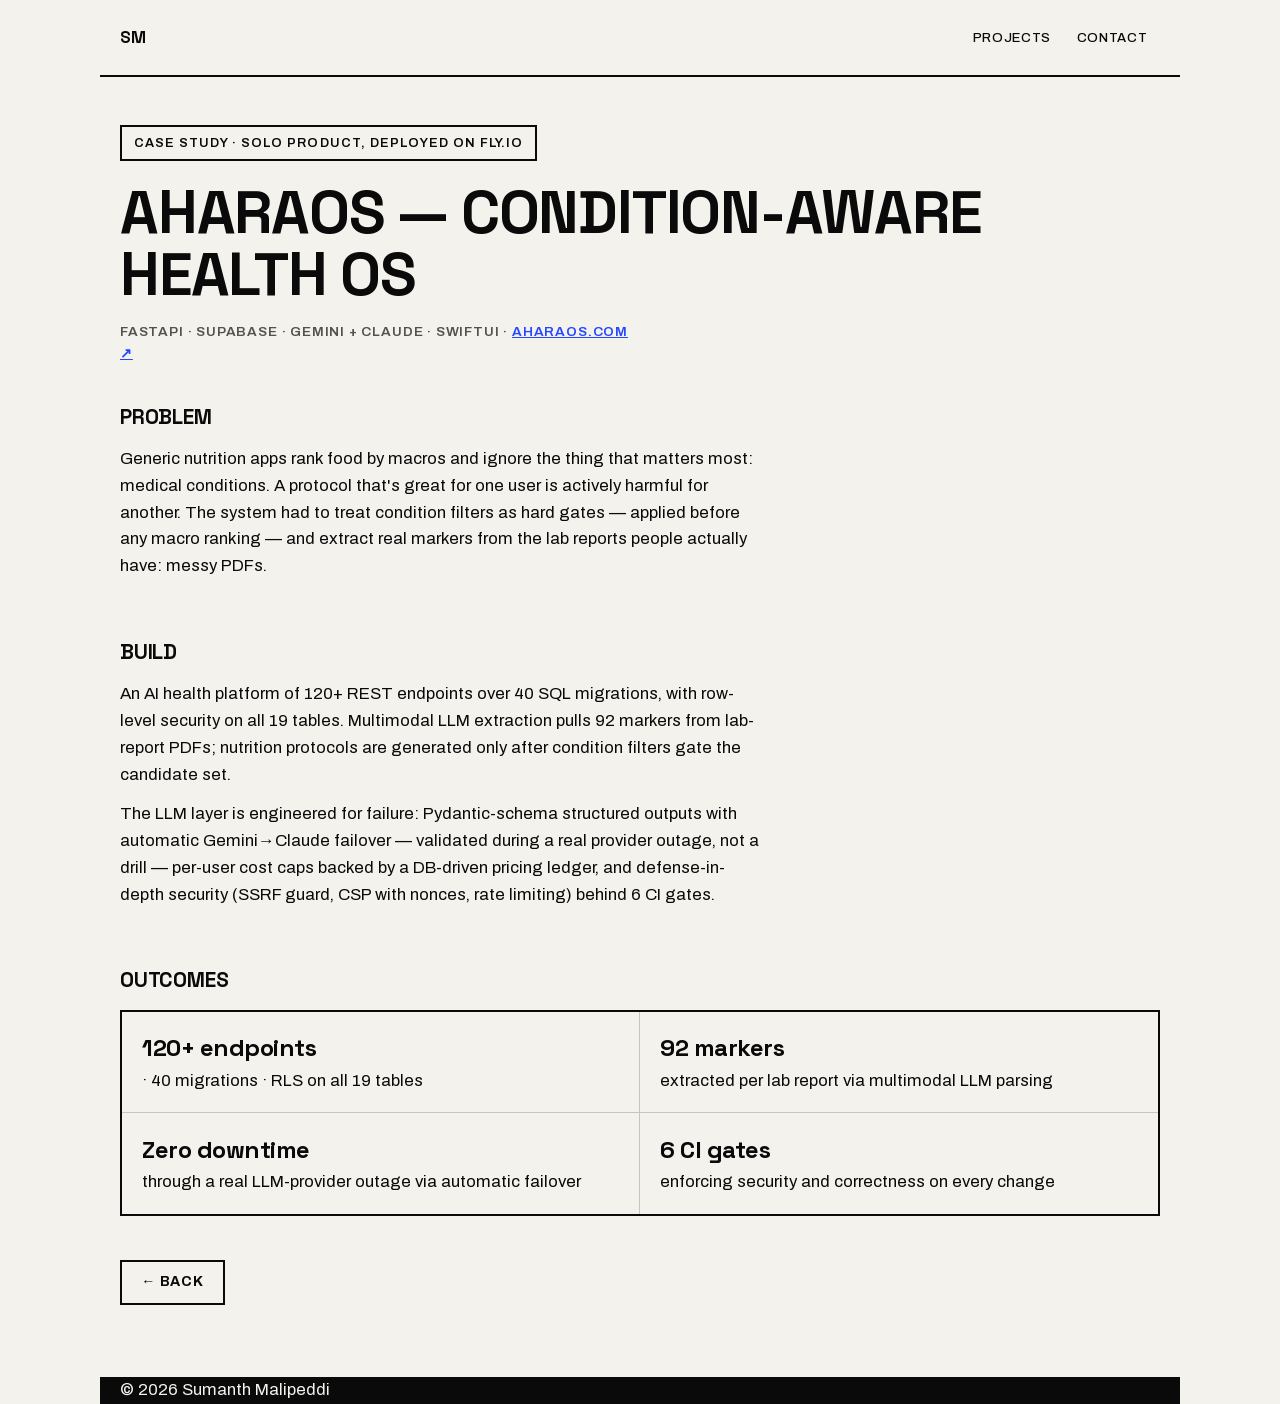
==== projects/aharaos.html @ 7fc8a7dd "feat: personal portfolio — zero-JS static site with case studies Bold editorial design (Space Grotes" ====
<!DOCTYPE html>
<html lang="en">
<head>
  <meta charset="UTF-8">
  <meta name="viewport" content="width=device-width, initial-scale=1.0">
  <title>AharaOS — Sumanth Malipeddi</title>
  <meta name="description" content="Case study: condition-aware health OS — 120+ REST endpoints, multimodal lab-report extraction, multi-provider LLM failover validated in a real outage.">
  <link rel="stylesheet" href="../style.css">
</head>
<body>
  <header class="container">
    <nav aria-label="Main">
      <a class="brand" href="../index.html" style="text-decoration:none;color:inherit">SM</a>
      <div class="nav-links">
        <a href="../index.html#projects">Projects</a>
        <a href="../index.html#contact">Contact</a>
      </div>
    </nav>
  </header>

  <main class="container case-body">
    <div class="case">
      <p class="kicker">Case study · Solo product, deployed on Fly.io</p>
      <h1>AharaOS — condition-aware health OS</h1>
      <p class="stack">FastAPI · Supabase · Gemini + Claude · SwiftUI · <a href="https://aharaos.com/" rel="noopener noreferrer">aharaos.com ↗</a></p>
    </div>

    <section>
      <h2>Problem</h2>
      <p>
        Generic nutrition apps rank food by macros and ignore the thing that matters
        most: medical conditions. A protocol that's great for one user is actively
        harmful for another. The system had to treat condition filters as hard gates —
        applied before any macro ranking — and extract real markers from the lab
        reports people actually have: messy PDFs.
      </p>
    </section>

    <section>
      <h2>Build</h2>
      <p>
        An AI health platform of 120+ REST endpoints over 40 SQL migrations, with
        row-level security on all 19 tables. Multimodal LLM extraction pulls 92 markers
        from lab-report PDFs; nutrition protocols are generated only after
        condition filters gate the candidate set.
      </p>
      <p>
        The LLM layer is engineered for failure: Pydantic-schema structured outputs
        with automatic Gemini→Claude failover — validated during a real provider
        outage, not a drill — per-user cost caps backed by a DB-driven pricing ledger,
        and defense-in-depth security (SSRF guard, CSP with nonces, rate limiting)
        behind 6 CI gates.
      </p>
    </section>

    <section>
      <h2>Outcomes</h2>
      <ul class="outcomes">
        <li><span class="num">120+ endpoints</span> · 40 migrations · RLS on all 19 tables</li>
        <li><span class="num">92 markers</span> extracted per lab report via multimodal LLM parsing</li>
        <li><span class="num">Zero downtime</span> through a real LLM-provider outage via automatic failover</li>
        <li><span class="num">6 CI gates</span> enforcing security and correctness on every change</li>
      </ul>
    </section>

    <a class="back" href="../index.html">← Back</a>
  </main>

  <footer class="container">
    <p>© 2026 Sumanth Malipeddi</p>
  </footer>
</body>
</html>
---- style.css ----
@font-face {
  font-family: "Archivo";
  src: url("fonts/archivo.woff2") format("woff2");
  font-weight: 100 900;
  font-display: swap;
}

@font-face {
  font-family: "Space Grotesk";
  src: url("fonts/space-grotesk.woff2") format("woff2");
  font-weight: 300 700;
  font-display: swap;
}

:root {
  --bg: #f4f2ec;
  --fg: #0a0a0a;
  --muted: #55524b;
  --accent: #2547ff;
  --on-accent: #ffffff;
  --line: #0a0a0a;
  --line-soft: #c9c5ba;
  --max-width: 1080px;
  --ease-out: cubic-bezier(0.23, 1, 0.32, 1);
}

@media (prefers-color-scheme: dark) {
  :root {
    --bg: #0d0d0c;
    --fg: #f2f0e9;
    --muted: #a8a498;
    --accent: #6b85ff;
    --on-accent: #0d0d0c;
    --line: #f2f0e9;
    --line-soft: #33322e;
  }
}

* { margin: 0; padding: 0; box-sizing: border-box; }

html { scroll-behavior: smooth; }

::selection { background: var(--accent); color: var(--on-accent); }

body {
  background: var(--bg);
  color: var(--fg);
  font-family: "Archivo", -apple-system, BlinkMacSystemFont, "Segoe UI", sans-serif;
  font-size: 1.05rem;
  line-height: 1.6;
}

h1, h2, h3, .brand, .num, .row-no, .row-title, .contact-big {
  font-family: "Space Grotesk", "Archivo", sans-serif;
}

.skip-link {
  position: absolute;
  left: -9999px;
  top: 0;
  background: var(--accent);
  color: var(--on-accent);
  padding: 0.5rem 1rem;
  z-index: 10;
}

.skip-link:focus { left: 0; }

.container {
  max-width: var(--max-width);
  margin: 0 auto;
  padding-left: 1.25rem;
  padding-right: 1.25rem;
}

/* ── Header ─────────────────────────────────────────── */
header { border-bottom: 2px solid var(--line); }

nav {
  display: flex;
  justify-content: space-between;
  align-items: center;
  flex-wrap: wrap;
  gap: 0.5rem;
  padding-top: 1.1rem;
  padding-bottom: 1.1rem;
}

.brand {
  font-weight: 700;
  font-size: 1.05rem;
  text-transform: uppercase;
  letter-spacing: 0.02em;
}

.nav-links { display: flex; flex-wrap: wrap; }

.nav-links a {
  color: var(--fg);
  text-decoration: none;
  font-weight: 500;
  padding: 0.6rem 0.8rem;
  text-transform: uppercase;
  font-size: 0.82rem;
  letter-spacing: 0.05em;
  transition: color 150ms var(--ease-out);
}

a:focus-visible {
  outline: 3px solid var(--accent);
  outline-offset: 2px;
}

/* ── Hero ───────────────────────────────────────────── */
.hero { padding-top: 4.5rem; padding-bottom: 3rem; }

.hero-below { padding-top: 2.5rem; padding-bottom: 3.5rem; }

.kicker {
  color: var(--fg);
  font-weight: 600;
  letter-spacing: 0.08em;
  text-transform: uppercase;
  font-size: 0.8rem;
  margin-bottom: 1.5rem;
  border: 2px solid var(--line);
  display: inline-block;
  padding: 0.35rem 0.75rem;
}

.hero h1 {
  font-size: clamp(2.6rem, 8.5vw, 6.2rem);
  font-weight: 700;
  line-height: 0.96;
  letter-spacing: -0.03em;
  text-transform: uppercase;
  margin-bottom: 0;
}

.hero h1 em {
  font-style: normal;
  color: var(--accent);
}

@supports (-webkit-text-stroke: 2px black) {
  .hero h1 em {
    color: transparent;
    -webkit-text-stroke: 2.5px var(--accent);
  }
}

/* ── Marquee strip ──────────────────────────────────── */
.marquee {
  border-top: 2px solid var(--line);
  border-bottom: 2px solid var(--line);
  overflow: hidden;
  white-space: nowrap;
  padding: 0.7rem 0;
}

.marquee-track {
  display: inline-block;
  animation: marquee 36s linear infinite;
}

.marquee span {
  font-family: "Space Grotesk", sans-serif;
  font-weight: 600;
  text-transform: uppercase;
  letter-spacing: 0.08em;
  font-size: 0.95rem;
}

@keyframes marquee {
  to { transform: translateX(-50%); }
}

.hero-row {
  display: grid;
  grid-template-columns: 1fr;
  gap: 2rem;
  align-items: start;
}

@media (min-width: 760px) {
  .hero-row { grid-template-columns: 3fr 2fr; gap: 3.5rem; }
}

.hero-left { display: flex; flex-direction: column; gap: 1.5rem; }

.portrait { margin: 0; }

.portrait img {
  display: block;
  width: 100%;
  max-width: 320px;
  height: auto;
  border: 2px solid var(--line);
  box-shadow: 10px 10px 0 var(--accent);
}

@media (min-width: 760px) {
  .portrait { justify-self: end; padding-right: 10px; }
}

.bio { max-width: 58ch; font-size: 1.1rem; }

.bio strong { font-weight: 700; }

.now {
  border-left: 3px solid var(--accent);
  padding-left: 1rem;
  color: var(--muted);
  font-size: 0.95rem;
  align-self: start;
}

.now span {
  display: block;
  text-transform: uppercase;
  letter-spacing: 0.08em;
  font-size: 0.75rem;
  font-weight: 700;
  color: var(--fg);
  margin-bottom: 0.35rem;
}

/* ── Stats band ─────────────────────────────────────── */
.stats-band {
  border-top: 2px solid var(--line);
  border-bottom: 2px solid var(--line);
}

.stats {
  display: grid;
  grid-template-columns: 1fr 1fr;
  padding-left: 0;
  padding-right: 0;
}

@media (min-width: 760px) {
  .stats { grid-template-columns: repeat(4, 1fr); }
}

.stat {
  padding: 1.5rem 1.25rem;
  border-right: 1px solid var(--line-soft);
}

.stat:last-child { border-right: none; }

@media (max-width: 759px) {
  .stat:nth-child(2n) { border-right: none; }
  .stat:nth-child(-n+2) { border-bottom: 1px solid var(--line-soft); }
}

.stat .num {
  display: block;
  font-weight: 700;
  font-size: clamp(2.4rem, 5vw, 3.6rem);
  letter-spacing: -0.02em;
  line-height: 1.05;
  color: var(--accent);
}

.stat .num small { font-size: 1.1rem; font-weight: 500; color: var(--muted); }

.stat .label {
  display: block;
  color: var(--muted);
  font-size: 0.85rem;
  margin-top: 0.25rem;
  text-transform: uppercase;
  letter-spacing: 0.04em;
}

/* ── Sections ───────────────────────────────────────── */
section { padding-top: 3.5rem; padding-bottom: 3rem; }

.sec { position: relative; }

.sec > *:not(.ghost) { position: relative; z-index: 1; }

.ghost {
  position: absolute;
  top: 0.5rem;
  right: 1.25rem;
  font-family: "Space Grotesk", sans-serif;
  font-weight: 700;
  font-size: clamp(6rem, 16vw, 11rem);
  line-height: 1;
  color: transparent;
  -webkit-text-stroke: 1.5px var(--line-soft);
  pointer-events: none;
  user-select: none;
  z-index: 0;
}

.sec-head {
  display: flex;
  align-items: baseline;
  justify-content: space-between;
  gap: 1rem;
  flex-wrap: wrap;
  margin-bottom: 1.75rem;
}

h2 {
  font-size: clamp(1.6rem, 3.5vw, 2.2rem);
  font-weight: 700;
  text-transform: uppercase;
  letter-spacing: -0.01em;
}

.sec-note {
  color: var(--muted);
  font-size: 0.9rem;
  text-transform: uppercase;
  letter-spacing: 0.05em;
}

/* ── Editorial index rows ───────────────────────────── */
.index-list { border-top: 2px solid var(--line); }

.row {
  display: grid;
  grid-template-columns: auto 1fr auto;
  align-items: center;
  gap: 1rem 1.5rem;
  padding: 1.4rem 0.5rem;
  border-bottom: 2px solid var(--line);
  text-decoration: none;
  color: var(--fg);
  transition: background 150ms var(--ease-out), color 150ms var(--ease-out), padding 150ms var(--ease-out);
}

@media (min-width: 760px) {
  .row { grid-template-columns: 3.5rem 1fr 14rem 2.5rem; }
}

.row-no {
  font-weight: 700;
  font-size: 0.9rem;
  color: var(--muted);
  letter-spacing: 0.05em;
}

.row-main { display: block; }

.row-title {
  display: block;
  font-weight: 700;
  font-size: clamp(1.3rem, 3vw, 1.8rem);
  letter-spacing: -0.015em;
  line-height: 1.15;
  text-transform: uppercase;
}

.row-desc {
  display: block;
  color: var(--muted);
  font-size: 0.95rem;
  margin-top: 0.35rem;
  max-width: 60ch;
}

.row-meta {
  color: var(--muted);
  font-size: 0.8rem;
  font-weight: 600;
  text-transform: uppercase;
  letter-spacing: 0.06em;
  display: none;
}

@media (min-width: 760px) {
  .row-meta { display: block; }
}

.arrow {
  color: var(--accent);
  font-weight: 700;
  font-size: 1.5rem;
  transition: transform 160ms var(--ease-out);
}

@media (hover: hover) and (pointer: fine) {
  .nav-links a:hover { color: var(--accent); }
  .row:hover {
    background: var(--fg);
    color: var(--bg);
    padding-left: 1rem;
  }
  .row:hover .row-desc,
  .row:hover .row-no,
  .row:hover .row-meta { color: var(--bg); opacity: 0.75; }
  .row:hover .arrow { transform: translateX(6px); color: var(--accent); }
  .btn:hover { background: var(--fg); color: var(--bg); border-color: var(--fg); }
  .btn-primary:hover { background: var(--fg); color: var(--bg); }
}

.row:active { background: var(--fg); color: var(--bg); }

/* ── Experience ─────────────────────────────────────── */
.job {
  display: grid;
  grid-template-columns: 1fr;
  gap: 0.25rem 3rem;
  padding: 1.4rem 0;
  border-bottom: 1px solid var(--line-soft);
}

@media (min-width: 760px) {
  .job { grid-template-columns: 10rem 1fr; }
}

.period {
  color: var(--muted);
  font-size: 0.85rem;
  font-weight: 600;
  text-transform: uppercase;
  letter-spacing: 0.05em;
  font-variant-numeric: tabular-nums;
}

.job h3 {
  font-size: 1.15rem;
  font-weight: 700;
  margin-bottom: 0.35rem;
}

.job-line { color: var(--muted); max-width: 62ch; font-size: 0.98rem; }

/* ── Contact band ───────────────────────────────────── */
.contact-band {
  border-top: 2px solid var(--line);
  background: var(--fg);
  color: var(--bg);
  padding-top: 4rem;
  padding-bottom: 4rem;
}

.contact-big {
  font-size: clamp(2.8rem, 9vw, 5.5rem);
  letter-spacing: -0.03em;
  line-height: 1;
  margin-bottom: 1rem;
}

.contact-note { opacity: 0.75; margin-bottom: 1.75rem; }

.contact-links { display: flex; gap: 0.75rem; flex-wrap: wrap; }

.btn {
  display: inline-flex;
  align-items: center;
  gap: 0.5rem;
  min-height: 48px;
  padding: 0.7rem 1.6rem;
  border: 2px solid var(--bg);
  background: transparent;
  color: var(--bg);
  text-decoration: none;
  font-weight: 700;
  text-transform: uppercase;
  font-size: 0.88rem;
  letter-spacing: 0.05em;
  cursor: pointer;
  transition: transform 160ms var(--ease-out), background 150ms ease, color 150ms ease;
}

.contact-band .btn { border-color: var(--bg); color: var(--bg); }

.contact-band .btn-primary { background: var(--accent); border-color: var(--accent); color: #fff; }

@media (hover: hover) and (pointer: fine) {
  .contact-band .btn:hover { background: var(--bg); color: var(--fg); }
  .contact-band .btn-primary:hover { background: var(--bg); color: var(--fg); border-color: var(--bg); }
}

.btn:active { transform: scale(0.97); }

/* Anti-scraper email: decoy fragments exist in the HTML source but are
   never rendered, selected, or read by screen readers. */
.email-line {
  margin-top: 1.75rem;
  display: flex;
  align-items: center;
  gap: 0.7rem;
  flex-wrap: wrap;
}

.email-label { opacity: 0.75; }

.email {
  font-family: "Space Grotesk", monospace;
  font-weight: 600;
  border: 1px dashed var(--bg);
  padding: 0.45rem 0.8rem;
  user-select: all;
  -webkit-user-select: all;
}

.email-hint { opacity: 0.6; font-size: 0.82rem; }

.decoy { display: none; }

a { color: var(--accent); }

/* ── Footer ─────────────────────────────────────────── */
footer {
  background: var(--fg);
  color: var(--bg);
}

.foot-name {
  font-family: "Space Grotesk", sans-serif;
  font-weight: 700;
  text-transform: uppercase;
  letter-spacing: 0.02em;
  font-size: clamp(1.3rem, 2.8vw, 1.8rem);
  line-height: 1;
  padding-top: 2.5rem;
  padding-bottom: 0.75rem;
  white-space: nowrap;
  overflow: hidden;
}

.foot {
  display: flex;
  justify-content: space-between;
  align-items: center;
  flex-wrap: wrap;
  gap: 0.75rem;
  padding-top: 1.25rem;
  padding-bottom: 1.5rem;
  border-top: 1px solid color-mix(in srgb, var(--bg) 25%, transparent);
  font-size: 0.85rem;
}

.foot p { opacity: 0.7; }

.foot-links { display: flex; gap: 1.25rem; }

.foot-links a {
  color: var(--bg);
  text-decoration: none;
  font-weight: 700;
  text-transform: uppercase;
  font-size: 0.8rem;
  letter-spacing: 0.05em;
}

@media (hover: hover) and (pointer: fine) {
  .foot-links a:hover { color: var(--accent); }
}

/* ── Case-study pages ───────────────────────────────── */
.case { padding-top: 3rem; padding-bottom: 0.5rem; }

.case .kicker { margin-bottom: 1.25rem; }

.case h1 {
  font-size: clamp(2.2rem, 6vw, 3.8rem);
  font-weight: 700;
  text-transform: uppercase;
  letter-spacing: -0.02em;
  line-height: 1.02;
  margin-bottom: 1rem;
}

.case .stack {
  color: var(--muted);
  font-size: 0.85rem;
  font-weight: 600;
  text-transform: uppercase;
  letter-spacing: 0.06em;
}

.case-body { padding-bottom: 2rem; }

.case-body section { padding: 1.75rem 0; }

.case-body h2 {
  font-size: 1.3rem;
  margin-bottom: 0.75rem;
}

.case-body p, .case-body li { max-width: 64ch; }

.case-body p + p { margin-top: 0.75rem; }

.case-body ul { padding-left: 1.25rem; }

.case-body li { margin-bottom: 0.5rem; }

.case-body code {
  font-family: "Space Grotesk", monospace;
  font-size: 0.92em;
  border: 1px solid var(--line-soft);
  padding: 0.05em 0.35em;
}

.outcomes {
  list-style: none;
  padding-left: 0 !important;
  display: grid;
  grid-template-columns: 1fr;
  border: 2px solid var(--line);
}

@media (min-width: 680px) {
  .outcomes { grid-template-columns: 1fr 1fr; }
}

.outcomes li {
  padding: 1.1rem 1.25rem;
  margin: 0 !important;
  border-bottom: 1px solid var(--line-soft);
}

@media (min-width: 680px) {
  .outcomes li:nth-child(odd) { border-right: 1px solid var(--line-soft); }
  .outcomes li:nth-last-child(-n+2) { border-bottom: none; }
}

@media (max-width: 679px) {
  .outcomes li:last-child { border-bottom: none; }
}

.outcomes .num {
  font-weight: 700;
  font-size: 1.5rem;
  letter-spacing: -0.02em;
  display: block;
}

.back {
  display: inline-block;
  margin: 1rem 0 2.5rem;
  text-decoration: none;
  font-weight: 700;
  text-transform: uppercase;
  font-size: 0.88rem;
  letter-spacing: 0.05em;
  border: 2px solid var(--line);
  color: var(--fg);
  padding: 0.6rem 1.2rem;
  transition: background 150ms ease, color 150ms ease;
}

@media (hover: hover) and (pointer: fine) {
  .back:hover { background: var(--fg); color: var(--bg); }
}

/* ── Entrance ───────────────────────────────────────── */
.reveal {
  opacity: 0;
  transform: translateY(10px);
  animation: reveal 300ms var(--ease-out) forwards;
}

.r1 { animation-delay: 0ms; }
.r2 { animation-delay: 60ms; }
.r3 { animation-delay: 120ms; }

@keyframes reveal {
  to {
    opacity: 1;
    transform: translateY(0);
  }
}

@media (prefers-reduced-motion: reduce) {
  html { scroll-behavior: auto; }

  .reveal {
    transform: none;
    animation: reveal 200ms ease forwards;
  }

  .btn:active { transform: none; }
  .row { transition: background 150ms ease, color 150ms ease; }
  .marquee-track { animation: none; }
  .loop-copy { display: none; }
}
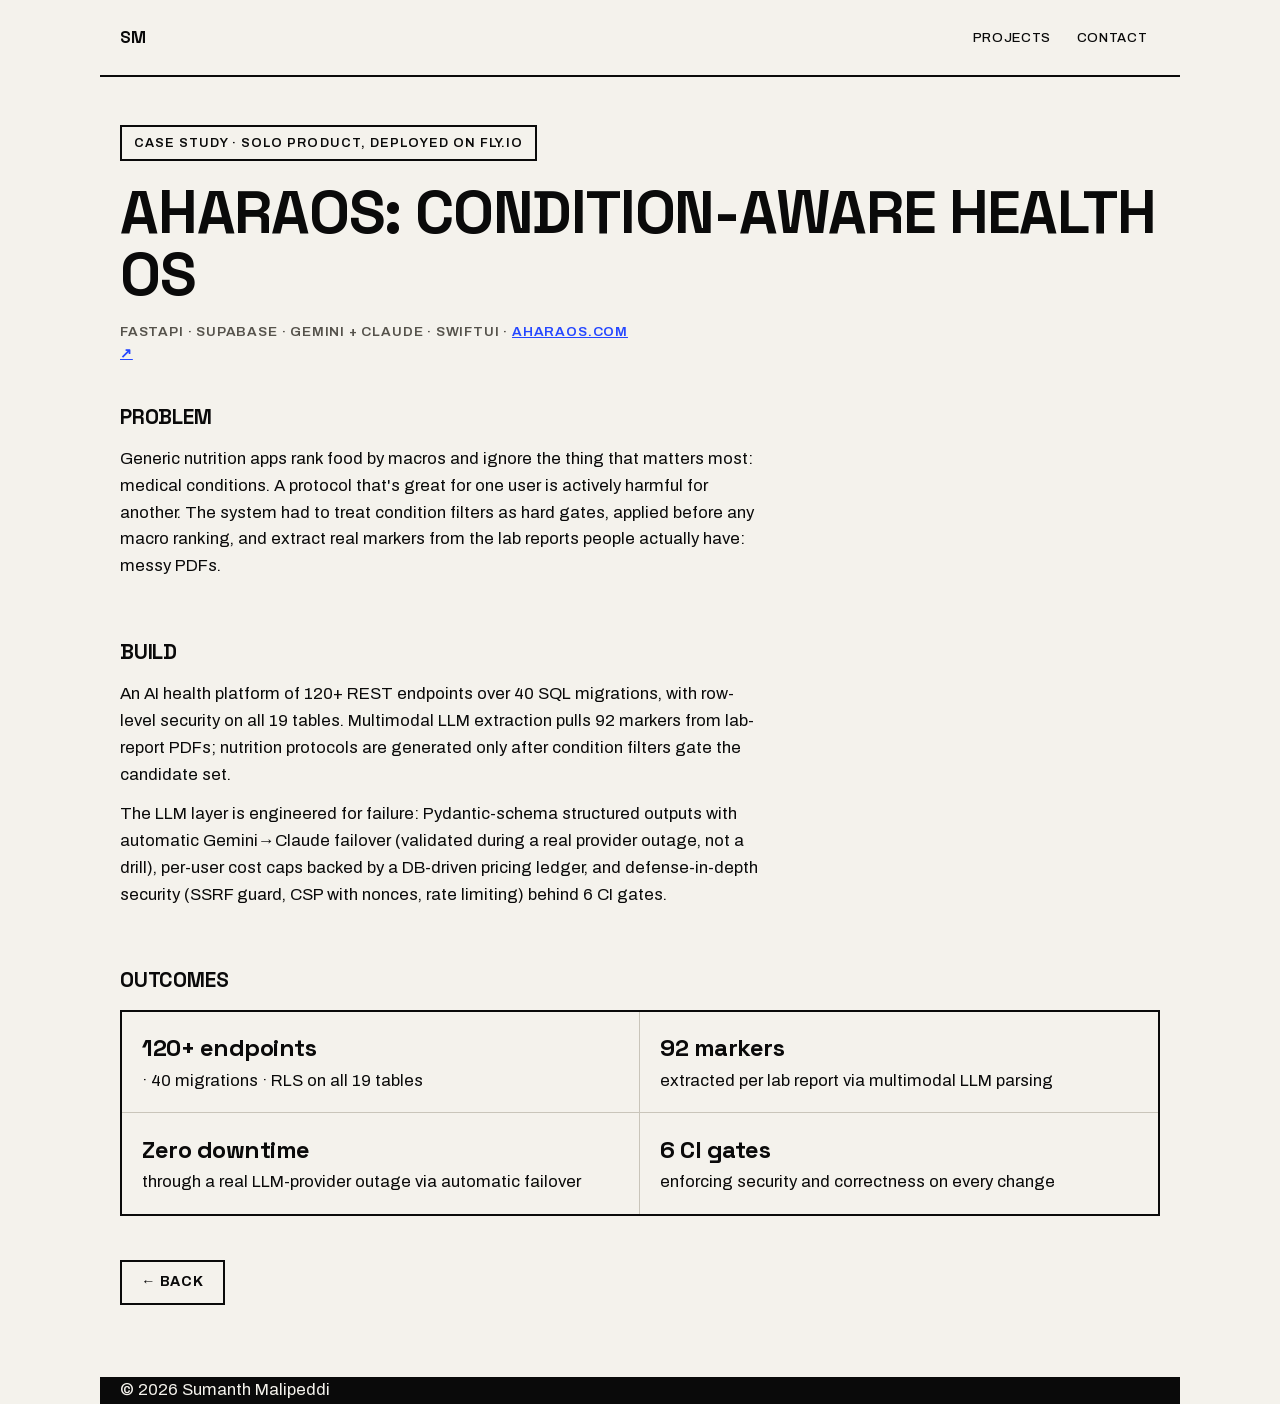
==== commit 899baaec: "feat: add agentic pipeline case study, mage ai and housing project; drop em dashes Co-Authored-By: C" ====
--- a/projects/aharaos.html
+++ b/projects/aharaos.html
@@ -3,9 +3,15 @@
 <head>
   <meta charset="UTF-8">
   <meta name="viewport" content="width=device-width, initial-scale=1.0">
-  <title>AharaOS — Sumanth Malipeddi</title>
-  <meta name="description" content="Case study: condition-aware health OS — 120+ REST endpoints, multimodal lab-report extraction, multi-provider LLM failover validated in a real outage.">
+  <title>AharaOS | Sumanth Malipeddi</title>
+  <meta name="description" content="Case study: condition-aware health OS: 120+ REST endpoints, multimodal lab-report extraction, multi-provider LLM failover validated in a real outage.">
+  <link rel="canonical" href="https://sumanthmalipeddi.com/projects/aharaos.html">
+  <link rel="icon" href="../favicon.svg" type="image/svg+xml">
+  <link rel="icon" href="../favicon-32.png" sizes="32x32" type="image/png">
+  <link rel="apple-touch-icon" href="../apple-touch-icon.png">
   <link rel="stylesheet" href="../style.css">
+  <script src="../js/lenis.min.js" defer></script>
+  <script src="../js/main.js" defer></script>
 </head>
 <body>
   <header class="container">
@@ -21,7 +27,7 @@
   <main class="container case-body">
     <div class="case">
       <p class="kicker">Case study · Solo product, deployed on Fly.io</p>
-      <h1>AharaOS — condition-aware health OS</h1>
+      <h1>AharaOS: condition-aware health OS</h1>
       <p class="stack">FastAPI · Supabase · Gemini + Claude · SwiftUI · <a href="https://aharaos.com/" rel="noopener noreferrer">aharaos.com ↗</a></p>
     </div>
 
@@ -30,8 +36,8 @@
       <p>
         Generic nutrition apps rank food by macros and ignore the thing that matters
         most: medical conditions. A protocol that's great for one user is actively
-        harmful for another. The system had to treat condition filters as hard gates —
-        applied before any macro ranking — and extract real markers from the lab
+        harmful for another. The system had to treat condition filters as hard gates,
+        applied before any macro ranking, and extract real markers from the lab
         reports people actually have: messy PDFs.
       </p>
     </section>
@@ -46,8 +52,8 @@
       </p>
       <p>
         The LLM layer is engineered for failure: Pydantic-schema structured outputs
-        with automatic Gemini→Claude failover — validated during a real provider
-        outage, not a drill — per-user cost caps backed by a DB-driven pricing ledger,
+        with automatic Gemini→Claude failover (validated during a real provider
+        outage, not a drill), per-user cost caps backed by a DB-driven pricing ledger,
         and defense-in-depth security (SSRF guard, CSP with nonces, rate limiting)
         behind 6 CI gates.
       </p>
--- a/style.css
+++ b/style.css
@@ -38,7 +38,12 @@
 
 * { margin: 0; padding: 0; box-sizing: border-box; }
 
+/* Native fallback; Lenis takes over when JS runs (and sets scroll-behavior auto) */
 html { scroll-behavior: smooth; }
+
+html.lenis, html.lenis body { height: auto; }
+.lenis.lenis-smooth { scroll-behavior: auto !important; }
+.lenis.lenis-stopped { overflow: hidden; }
 
 ::selection { background: var(--accent); color: var(--on-accent); }
 
@@ -161,6 +166,7 @@
 .marquee-track {
   display: inline-block;
   animation: marquee 36s linear infinite;
+  will-change: transform;
 }
 
 .marquee span {
@@ -294,6 +300,7 @@
   pointer-events: none;
   user-select: none;
   z-index: 0;
+  transform: translateZ(0);
 }
 
 .sec-head {
@@ -331,8 +338,10 @@
   border-bottom: 2px solid var(--line);
   text-decoration: none;
   color: var(--fg);
-  transition: background 150ms var(--ease-out), color 150ms var(--ease-out), padding 150ms var(--ease-out);
-}
+  transition: background 150ms var(--ease-out), color 150ms var(--ease-out);
+}
+
+.row-main, .row-no { transition: transform 150ms var(--ease-out); }
 
 @media (min-width: 760px) {
   .row { grid-template-columns: 3.5rem 1fr 14rem 2.5rem; }
@@ -389,8 +398,9 @@
   .row:hover {
     background: var(--fg);
     color: var(--bg);
-    padding-left: 1rem;
   }
+  .row:hover .row-main,
+  .row:hover .row-no { transform: translateX(0.5rem); }
   .row:hover .row-desc,
   .row:hover .row-no,
   .row:hover .row-meta { color: var(--bg); opacity: 0.75; }
